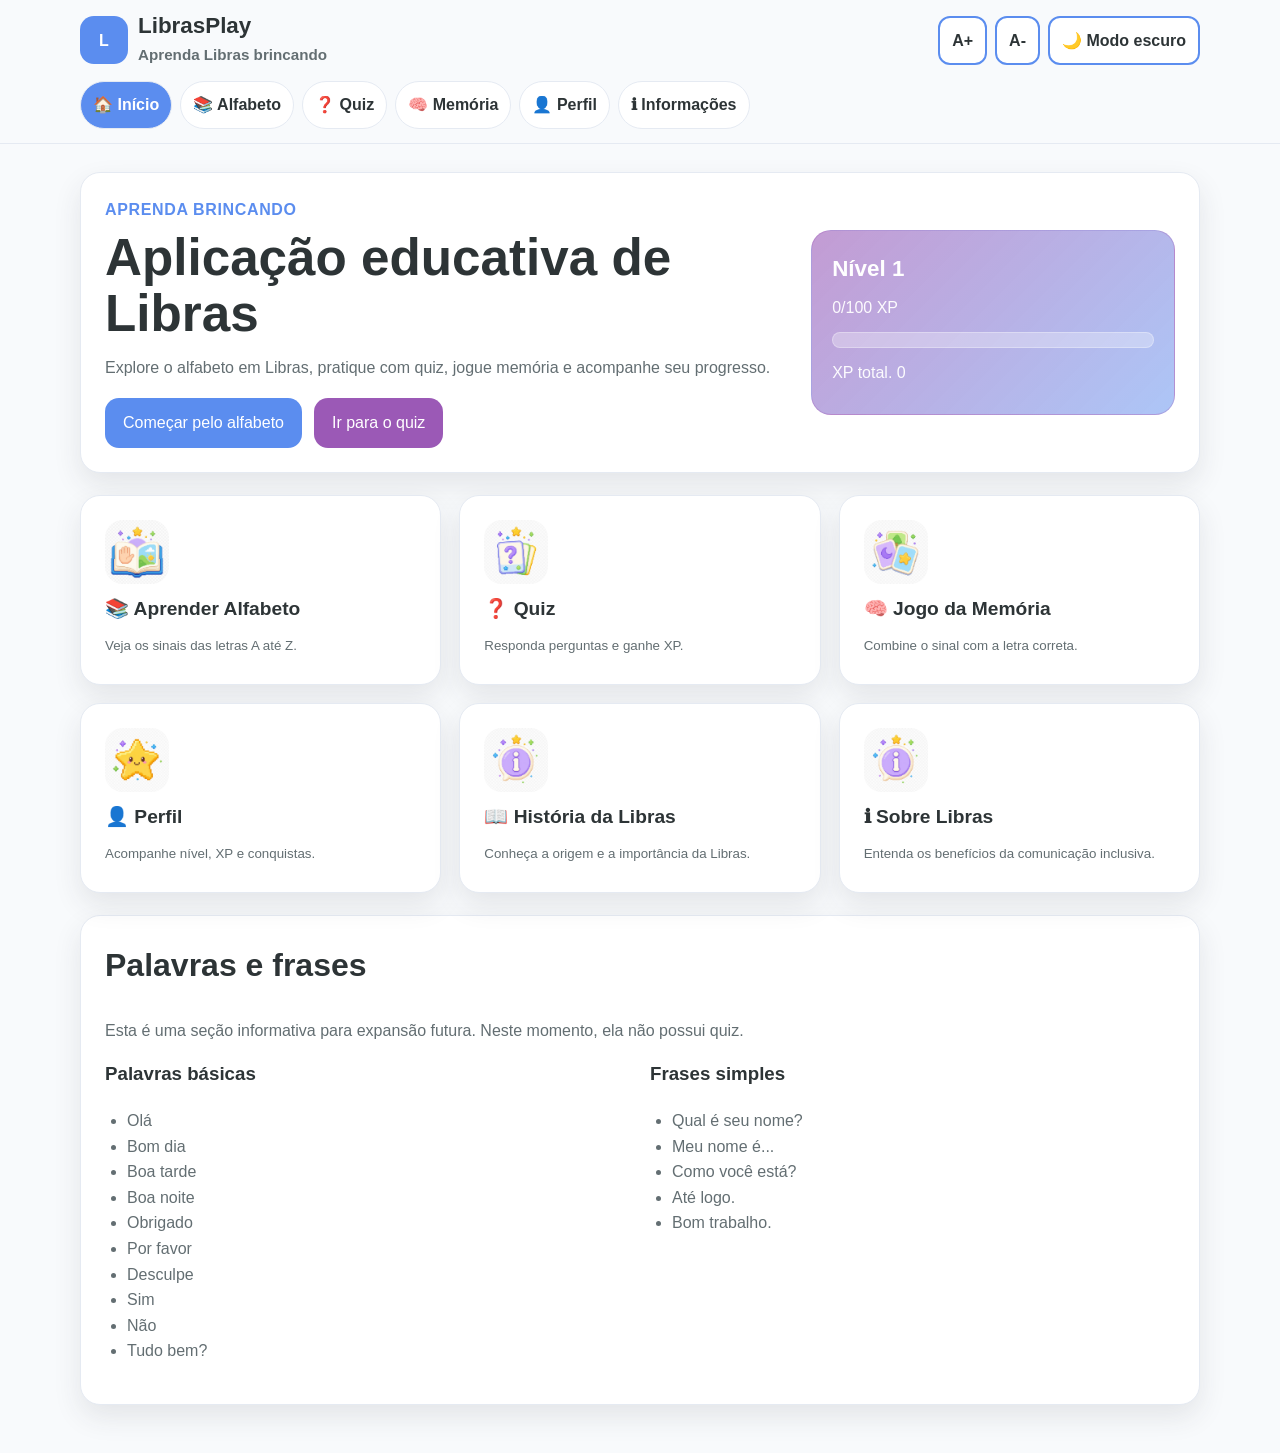
==== index.html @ a98573bd "Subindo projeto PIBIC" ====
<!DOCTYPE html>
<html lang="pt-BR">
<head>
  <meta charset="UTF-8">
  <meta name="viewport" content="width=device-width, initial-scale=1.0">
  <title>Libras Kids - Início</title>
  <link rel="stylesheet" href="css/estilo.css">
</head>
<body data-page="inicio" data-base-path="">
  <!-- Cabeçalho e menu são montados pelo JavaScript para evitar repetição. -->
  <div id="cabecalho"></div>

  <main class="container conteudo-principal">
    <section class="hero cartao destaque">
      <div>
        <p class="etiqueta">Aprenda brincando</p>
        <h1>Aplicação educativa de Libras</h1>
        <p>
          Explore o alfabeto em Libras, pratique com quiz, jogue memória e acompanhe seu progresso.
        </p>
        <div class="linha-botoes">
          <a class="botao primario" href="paginas/alfabeto.html">Começar pelo alfabeto</a>
          <a class="botao secundario" href="paginas/quiz.html">Ir para o quiz</a>
        </div>
      </div>
      <div class="painel-xp" aria-label="Resumo de progresso">
        <strong id="resumoNivel">Nível 1</strong>
        <p id="resumoXPNivel">0/100 XP</p>
        <div class="barra" aria-label="Barra de experiência">
          <span id="barraXPInicio" style="width: 0%;"></span>
        </div>
        <p id="resumoXP">XP total. 0</p>
      </div>
    </section>

    <section class="grade-menu" aria-label="Menu principal de módulos">
      <a class="cartao menu-card" href="paginas/alfabeto.html">
        <img src="imagens/icones/livro.png" alt="Ícone de livro">
        <span>📚 Aprender Alfabeto</span>
        <small>Veja os sinais das letras A até Z.</small>
      </a>

      <a class="cartao menu-card" href="paginas/quiz.html">
        <img src="imagens/icones/quiz.png" alt="Ícone de quiz">
        <span>❓ Quiz</span>
        <small>Responda perguntas e ganhe XP.</small>
      </a>

      <a class="cartao menu-card" href="paginas/memoria.html">
        <img src="imagens/icones/memoria.png" alt="Ícone de jogo da memória">
        <span>🧠 Jogo da Memória</span>
        <small>Combine o sinal com a letra correta.</small>
      </a>

      <a class="cartao menu-card" href="paginas/perfil.html">
        <img src="imagens/icones/estrela.png" alt="Ícone de estrela">
        <span>👤 Perfil</span>
        <small>Acompanhe nível, XP e conquistas.</small>
      </a>

      <a class="cartao menu-card" href="paginas/historia.html">
        <img src="imagens/icones/informacoes.png" alt="Ícone de informações">
        <span>📖 História da Libras</span>
        <small>Conheça a origem e a importância da Libras.</small>
      </a>

      <a class="cartao menu-card" href="paginas/sobre.html">
        <img src="imagens/icones/informacoes.png" alt="Ícone de informações">
        <span>ℹ Sobre Libras</span>
        <small>Entenda os benefícios da comunicação inclusiva.</small>
      </a>
    </section>

    <section class="cartao">
      <h2>Palavras e frases</h2>
      <p>
        Esta é uma seção informativa para expansão futura. Neste momento, ela não possui quiz.
      </p>
      <div class="duas-colunas">
        <div>
          <h3>Palavras básicas</h3>
          <ul class="lista-suave">
            <li>Olá</li>
            <li>Bom dia</li>
            <li>Boa tarde</li>
            <li>Boa noite</li>
            <li>Obrigado</li>
            <li>Por favor</li>
            <li>Desculpe</li>
            <li>Sim</li>
            <li>Não</li>
            <li>Tudo bem?</li>
          </ul>
        </div>
        <div>
          <h3>Frases simples</h3>
          <ul class="lista-suave">
            <li>Qual é seu nome?</li>
            <li>Meu nome é...</li>
            <li>Como você está?</li>
            <li>Até logo.</li>
            <li>Bom trabalho.</li>
          </ul>
        </div>
      </div>
    </section>
  </main>

  <script src="js/app.js"></script>
</body>
</html>
---- css/estilo.css ----
/* =========================================================
   Libras Kids - CSS principal
   Projeto simples com HTML, CSS e JavaScript puro.
   ========================================================= */

:root {
  --azul: #5B8DEF;
  --verde: #2ECC71;
  --vermelho: #FF6B6B;
  --roxo: #9B59B6;
  --fundo: #F8FAFC;
  --cartao: #FFFFFF;
  --texto: #2D3436;
  --texto-suave: #636E72;
  --borda: #E5EAF2;
  --sombra: 0 12px 28px rgba(45, 52, 54, 0.10);
  --raio: 20px;
  --fonte-base: 100%;
}

* {
  box-sizing: border-box;
}

html {
  font-size: var(--fonte-base);
}

body {
  margin: 0;
  font-family: Arial, Helvetica, sans-serif;
  background: var(--fundo);
  color: var(--texto);
  line-height: 1.6;
}

body.modo-escuro {
  --fundo: #17202A;
  --cartao: #243447;
  --texto: #F8FAFC;
  --texto-suave: #D5DBDB;
  --borda: #3B4B5C;
  --sombra: 0 12px 28px rgba(0, 0, 0, 0.25);
}

img {
  max-width: 100%;
  display: block;
}

a {
  color: inherit;
  text-decoration: none;
}

button,
a.botao {
  font: inherit;
}

.container {
  width: min(1120px, calc(100% - 32px));
  margin: 0 auto;
}

.conteudo-principal {
  padding: 28px 0 48px;
}

/* =========================================================
   Cabeçalho, menu e acessibilidade
   ========================================================= */

.topo,
.topo-site {
  position: sticky;
  top: 0;
  z-index: 10;
  background: rgba(248, 250, 252, 0.96);
  backdrop-filter: blur(10px);
  border-bottom: 1px solid var(--borda);
}

body.modo-escuro .topo,
body.modo-escuro .topo-site {
  background: rgba(23, 32, 42, 0.96);
}

.linha-topo,
.topo-linha {
  display: flex;
  align-items: center;
  justify-content: space-between;
  gap: 16px;
  padding: 14px 0;
  flex-wrap: wrap;
}

.marca {
  display: inline-flex;
  align-items: center;
  gap: 12px;
  font-weight: 800;
}

.marca h1 {
  font-size: 1.4rem;
  margin: 0;
}

.marca p {
  margin: 4px 0 0;
  color: var(--texto-suave);
  font-size: 0.95rem;
}

.marca-icone {
  display: grid;
  place-items: center;
  width: 48px;
  height: 48px;
  border-radius: 14px;
  background: var(--azul);
  color: #fff;
  font-weight: 800;
  font-size: 1rem;
}

.menu {
  display: flex;
  gap: 8px;
  flex-wrap: wrap;
  padding: 0 0 14px;
}

.menu a {
  padding: 10px 12px;
  border-radius: 999px;
  background: var(--cartao);
  border: 1px solid var(--borda);
  font-weight: 700;
}

.menu a.ativo,
.menu a:hover,
.menu a:focus {
  background: var(--azul);
  color: #fff;
  outline: none;
}

.topo-linha {
  display: flex;
  align-items: center;
  justify-content: space-between;
  gap: 16px;
  padding: 14px 0;
  flex-wrap: wrap;
}

.marca {
  display: inline-flex;
  align-items: center;
  gap: 10px;
  font-size: 1.25rem;
  font-weight: 800;
}

.marca span {
  background: var(--azul);
  color: #fff;
  width: 44px;
  height: 44px;
  display: grid;
  place-items: center;
  border-radius: 14px;
}

.acessibilidade {
  display: flex;
  align-items: center;
  gap: 8px;
  flex-wrap: wrap;
}

.botao-acessibilidade,
.botao-menu {
  border: 2px solid var(--azul);
  background: var(--cartao);
  color: var(--texto);
  border-radius: 12px;
  padding: 10px 12px;
  cursor: pointer;
  min-height: 44px;
  font-weight: 700;
}

.botao-acessibilidade:hover,
.botao-menu:hover,
.botao-acessibilidade:focus,
.botao-menu:focus {
  outline: 3px solid rgba(91, 141, 239, 0.25);
}

.menu-principal {
  display: flex;
  gap: 8px;
  flex-wrap: wrap;
  padding: 0 0 14px;
}

.menu-principal a {
  padding: 10px 12px;
  border-radius: 999px;
  background: var(--cartao);
  border: 1px solid var(--borda);
  font-weight: 700;
}

.menu-principal a.ativo,
.menu-principal a:hover,
.menu-principal a:focus {
  background: var(--azul);
  color: #fff;
  outline: none;
}

.progresso-geral {
  padding-bottom: 14px;
}

.progresso-geral strong {
  display: block;
  margin-bottom: 6px;
}

/* =========================================================
   Componentes gerais
   ========================================================= */

.cartao {
  background: var(--cartao);
  border: 1px solid var(--borda);
  border-radius: var(--raio);
  box-shadow: var(--sombra);
  padding: 24px;
}

.destaque {
  display: grid;
  grid-template-columns: 1.5fr 0.8fr;
  gap: 24px;
  align-items: center;
}

.etiqueta {
  display: inline-block;
  margin: 0 0 8px;
  color: var(--azul);
  font-weight: 800;
  text-transform: uppercase;
  letter-spacing: 0.04em;
}

h1,
h2,
h3,
p {
  margin-top: 0;
}

h1 {
  font-size: clamp(2rem, 4vw, 3.2rem);
  line-height: 1.1;
  margin-bottom: 12px;
}

h2 {
  font-size: clamp(1.35rem, 3vw, 2rem);
}

p,
li,
small {
  color: var(--texto-suave);
}

.linha-botoes {
  display: flex;
  gap: 12px;
  flex-wrap: wrap;
  margin-top: 18px;
}

.centralizada {
  justify-content: center;
}

.botao {
  display: inline-flex;
  align-items: center;
  justify-content: center;
  min-height: 48px;
  padding: 12px 18px;
  border-radius: 14px;
  border: 0;
  cursor: pointer;
  font-weight: 800;
  transition: transform 0.15s ease, opacity 0.15s ease;
}

.botao:hover,
.botao:focus {
  transform: translateY(-1px);
  outline: 3px solid rgba(91, 141, 239, 0.25);
}

.botao:disabled {
  opacity: 0.55;
  cursor: not-allowed;
  transform: none;
}

.primario {
  background: var(--azul);
  color: #fff;
}

.secundario {
  background: var(--roxo);
  color: #fff;
}

.sucesso {
  background: var(--verde);
  color: #fff;
}

.neutro {
  background: #E9EEF8;
  color: var(--texto);
}

.perigo {
  background: var(--vermelho);
  color: #fff;
}

.barra {
  width: 100%;
  height: 16px;
  background: #E9EEF8;
  border-radius: 999px;
  overflow: hidden;
  border: 1px solid var(--borda);
}

.barra.grande {
  height: 24px;
}

.barra span {
  display: block;
  height: 100%;
  width: 0%;
  background: linear-gradient(90deg, var(--verde), var(--azul));
  border-radius: inherit;
  transition: width 0.4s ease;
}

.oculto {
  display: none !important;
}

.pagina-titulo {
  margin-bottom: 20px;
}

.painel-xp {
  background: linear-gradient(135deg, rgba(155, 89, 182, 0.6), rgba(91, 141, 239, 0.5));
  border: 1px solid rgba(155, 89, 182, 0.3);
  border-radius: var(--raio);
  padding: 20px;
  color: #fff;
}

.painel-xp strong {
  display: block;
  font-size: 1.4rem;
  font-weight: 800;
  margin: 0;
}

.painel-xp p {
  margin: 8px 0;
  font-size: 1rem;
  color: rgba(255, 255, 255, 0.95);
}

.painel-xp .barra {
  margin: 12px 0;
  background: rgba(255, 255, 255, 0.3);
  border-color: rgba(255, 255, 255, 0.3);
}

/* =========================================================
   Menu inicial
   ========================================================= */

.grade-menu {
  display: grid;
  grid-template-columns: repeat(3, 1fr);
  gap: 18px;
  margin: 22px 0;
}

.menu-card {
  display: flex;
  flex-direction: column;
  gap: 10px;
  min-height: 190px;
  transition: transform 0.15s ease;
}

.menu-card:hover,
.menu-card:focus {
  transform: translateY(-3px);
  outline: 3px solid rgba(91, 141, 239, 0.25);
}

.menu-card img,
.menu-card .imagem-placeholder {
  width: 64px;
  height: 64px;
  border-radius: 18px;
  object-fit: cover;
}

.menu-card span {
  font-size: 1.2rem;
  font-weight: 800;
}

.duas-colunas {
  display: grid;
  grid-template-columns: repeat(2, 1fr);
  gap: 20px;
}

.lista-suave {
  padding-left: 22px;
}

/* =========================================================
   Alfabeto
   ========================================================= */

.modulo-centralizado {
  text-align: center;
}

.imagem-sinal-grande {
  width: min(360px, 100%);
  min-height: 260px;
  margin: 18px auto;
  display: grid;
  place-items: center;
  background: #EEF4FF;
  border: 2px dashed rgba(91, 141, 239, 0.45);
  border-radius: 24px;
  padding: 18px;
}

body.modo-escuro .imagem-sinal-grande {
  background: #1C2A38;
}

.imagem-sinal-grande img {
  max-height: 250px;
  object-fit: contain;
}

.grade-letras {
  display: grid;
  grid-template-columns: repeat(13, 1fr);
  gap: 8px;
}

.letra-botao {
  border: 2px solid var(--borda);
  background: var(--cartao);
  color: var(--texto);
  border-radius: 12px;
  min-height: 48px;
  font-size: 1.1rem;
  font-weight: 800;
  cursor: pointer;
}

.letra-botao.ativa,
.letra-botao:hover,
.letra-botao:focus {
  background: var(--azul);
  color: #fff;
  outline: none;
}

.letra-botao.vista::after {
  content: " ✓";
  font-size: 0.9rem;
}


.icone-feedback {
  width: 34px;
  height: 34px;
  border-radius: 10px;
  object-fit: cover;
  flex: 0 0 auto;
}

.feedback.com-icone {
  display: flex;
  align-items: center;
  justify-content: center;
  gap: 10px;
  flex-wrap: wrap;
}

.resultado-icone {
  display: grid;
  place-items: center;
  margin-bottom: 10px;
}

.resultado-icone img,
.resultado-icone .imagem-placeholder {
  width: 80px;
  height: 80px;
  border-radius: 22px;
  object-fit: cover;
}

/* =========================================================
   Quiz
   ========================================================= */

.topo-modulo {
  display: flex;
  justify-content: space-between;
  gap: 12px;
  flex-wrap: wrap;
  margin-bottom: 18px;
  font-weight: 800;
}

.alternativas {
  display: grid;
  grid-template-columns: repeat(2, 1fr);
  gap: 12px;
  margin-top: 18px;
}

.alternativa {
  border: 2px solid var(--borda);
  background: var(--cartao);
  color: var(--texto);
  border-radius: 16px;
  padding: 16px;
  min-height: 64px;
  font-size: 1.4rem;
  font-weight: 800;
  cursor: pointer;
}

.alternativa:hover,
.alternativa:focus {
  border-color: var(--azul);
  outline: 3px solid rgba(91, 141, 239, 0.25);
}

.alternativa.correta {
  border-color: var(--verde);
  background: rgba(46, 204, 113, 0.15);
}

.alternativa.errada {
  border-color: var(--vermelho);
  background: rgba(255, 107, 107, 0.15);
}

.feedback {
  min-height: 48px;
  margin-top: 16px;
  font-weight: 800;
}

.feedback.sucesso-texto {
  color: var(--verde);
}

.feedback.erro-texto {
  color: var(--vermelho);
}

.resultado {
  margin-top: 20px;
  text-align: center;
}

/* =========================================================
   Jogo da memória
   ========================================================= */

.tabuleiro-memoria {
  display: grid;
  grid-template-columns: repeat(4, 1fr);
  gap: 12px;
}

.carta {
  min-height: 130px;
  border: 2px solid var(--borda);
  background: linear-gradient(135deg, var(--azul), var(--roxo));
  color: #fff;
  border-radius: 18px;
  cursor: pointer;
  font-size: 2rem;
  font-weight: 900;
  display: grid;
  place-items: center;
  padding: 10px;
  transition: transform 0.15s ease, border-color 0.15s ease;
}

.carta:hover,
.carta:focus {
  transform: translateY(-2px);
  outline: 3px solid rgba(91, 141, 239, 0.25);
}

.carta.virada,
.carta.encontrada {
  background: var(--cartao);
  color: var(--texto);
}

.carta.encontrada {
  border-color: var(--verde);
}

.carta img {
  max-height: 95px;
  object-fit: contain;
}

.animacao-acerto {
  animation: acerto 0.45s ease;
}

@keyframes acerto {
  0% { transform: scale(1); }
  50% { transform: scale(1.08); }
  100% { transform: scale(1); }
}

/* =========================================================
   Perfil e conquistas
   ========================================================= */

.grade-perfil {
  display: grid;
  grid-template-columns: 1.2fr 0.8fr;
  gap: 18px;
  margin-bottom: 20px;
}

.numero-destaque {
  display: block;
  font-size: 4rem;
  line-height: 1;
  color: var(--azul);
}

.lista-resumo {
  list-style: none;
  padding: 0;
  margin: 0;
}

.lista-resumo li {
  padding: 12px 0;
  border-bottom: 1px solid var(--borda);
}

.imagem-xp {
  margin-top: 18px;
  display: grid;
  place-items: center;
}

.imagem-xp img,
.imagem-xp .imagem-placeholder {
  width: min(220px, 100%);
  border-radius: 18px;
}

.grade-conquistas {
  display: grid;
  grid-template-columns: repeat(5, 1fr);
  gap: 14px;
}

.conquista {
  border: 1px solid var(--borda);
  border-radius: 18px;
  padding: 16px;
  text-align: center;
  background: rgba(91, 141, 239, 0.06);
}

.conquista.bloqueada {
  opacity: 0.55;
  filter: grayscale(0.8);
}

.conquista img,
.conquista .imagem-placeholder {
  width: 60px;
  height: 60px;
  margin: 0 auto 10px;
  border-radius: 16px;
  object-fit: cover;
}

.conquista strong {
  display: block;
}

/* =========================================================
   Páginas informativas
   ========================================================= */

.destaque-informativo {
  display: grid;
  grid-template-columns: 140px 1fr;
  gap: 20px;
  align-items: center;
  margin-bottom: 20px;
}

.destaque-informativo img,
.destaque-informativo .imagem-placeholder {
  width: 140px;
  height: 140px;
  object-fit: cover;
  border-radius: 24px;
}

.grade-cartoes-texto {
  display: grid;
  grid-template-columns: repeat(2, 1fr);
  gap: 18px;
}

.texto-card {
  min-height: 190px;
}

/* =========================================================
   Imagens pendentes
   ========================================================= */

.imagem-placeholder {
  display: grid;
  place-items: center;
  min-height: 70px;
  padding: 12px;
  background: #EEF4FF;
  border: 2px dashed rgba(91, 141, 239, 0.5);
  color: var(--texto);
  text-align: center;
  font-size: 0.85rem;
  font-weight: 700;
}

body.modo-escuro .imagem-placeholder {
  background: #1C2A38;
}

.aviso-global {
  position: fixed;
  right: 18px;
  bottom: 18px;
  z-index: 20;
  background: var(--verde);
  color: #fff;
  padding: 16px 18px;
  border-radius: 16px;
  box-shadow: var(--sombra);
  font-weight: 800;
}

/* =========================================================
   Responsividade
   ========================================================= */

@media (max-width: 900px) {
  .destaque,
  .grade-perfil,
  .destaque-informativo {
    grid-template-columns: 1fr;
  }

  .grade-menu,
  .grade-cartoes-texto {
    grid-template-columns: repeat(2, 1fr);
  }

  .grade-conquistas {
    grid-template-columns: repeat(3, 1fr);
  }

  .grade-letras {
    grid-template-columns: repeat(7, 1fr);
  }
}

@media (max-width: 640px) {
  .container {
    width: min(100% - 20px, 1120px);
  }

  .topo-linha {
    align-items: stretch;
  }

  .marca,
  .acessibilidade,
  .botao-menu {
    width: 100%;
  }

  .acessibilidade,
  .menu-principal {
    justify-content: center;
  }

  .menu-principal.fechado {
    display: none;
  }

  .grade-menu,
  .grade-cartoes-texto,
  .duas-colunas,
  .alternativas {
    grid-template-columns: 1fr;
  }

  .tabuleiro-memoria {
    grid-template-columns: repeat(3, 1fr);
  }

  .carta {
    min-height: 105px;
  }

  .grade-letras {
    grid-template-columns: repeat(5, 1fr);
  }

  .grade-conquistas {
    grid-template-columns: repeat(2, 1fr);
  }

  .cartao {
    padding: 18px;
  }
}

@media (max-width: 420px) {
  .tabuleiro-memoria {
    grid-template-columns: repeat(2, 1fr);
  }

  .grade-letras {
    grid-template-columns: repeat(4, 1fr);
  }
}
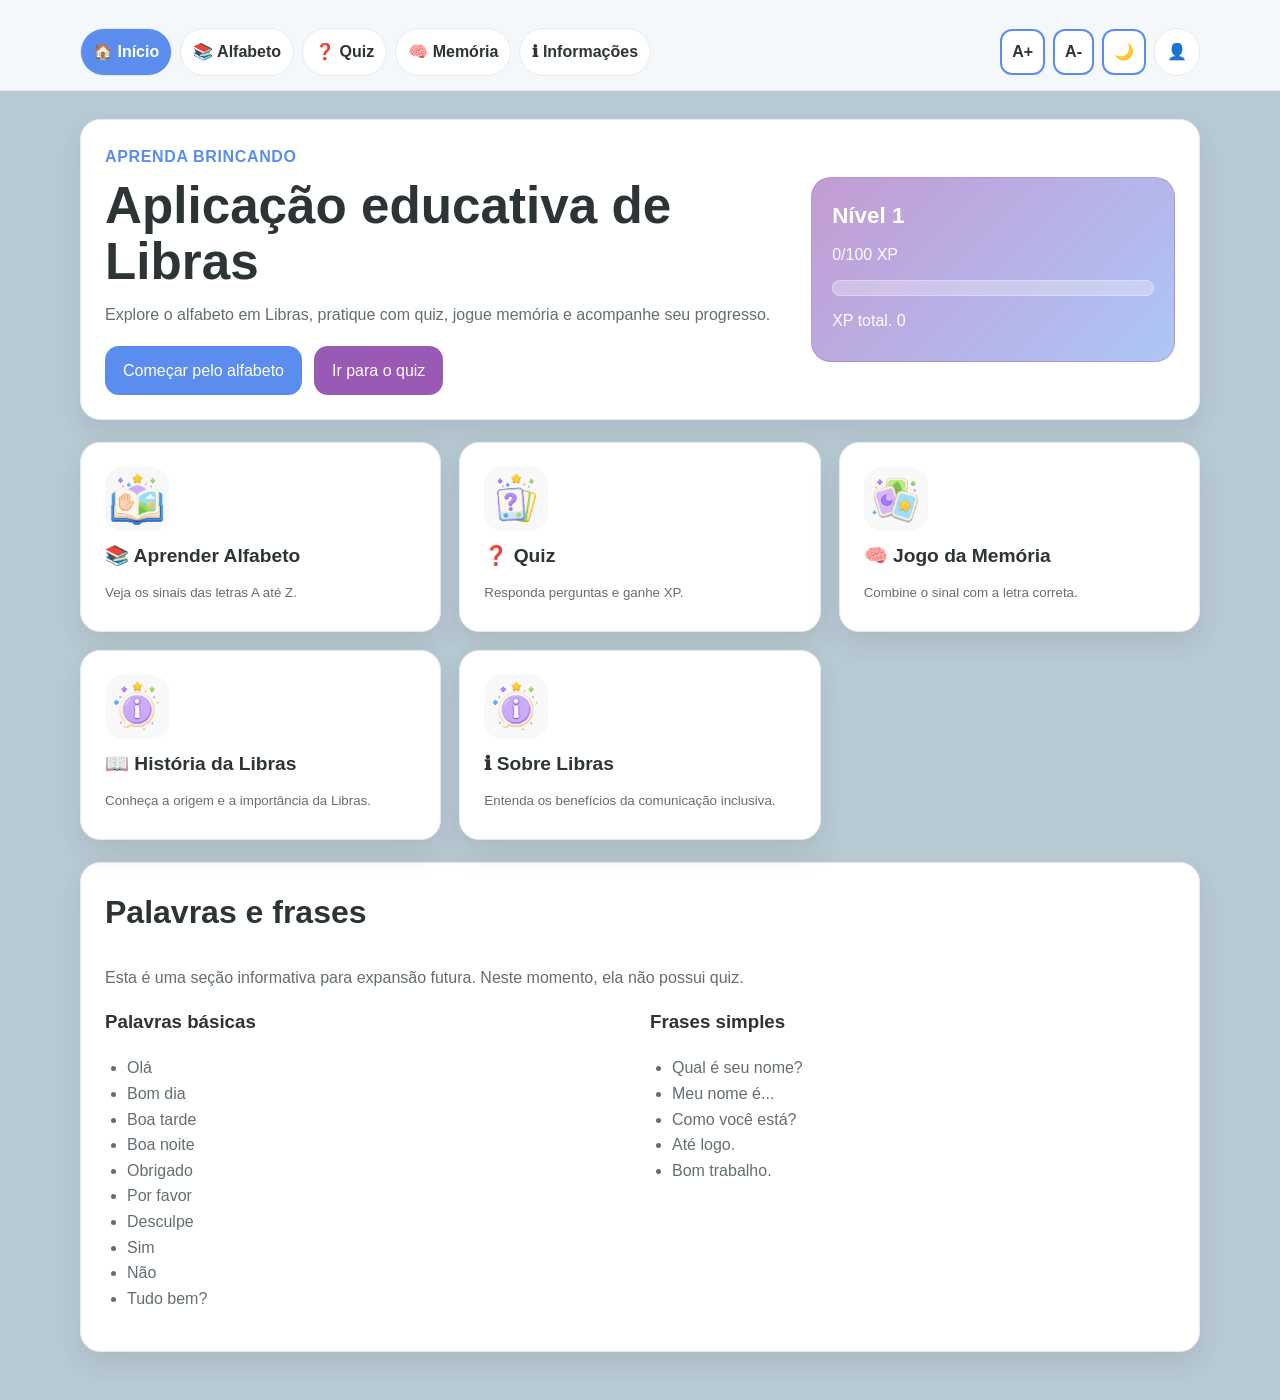
==== commit 7d07436a: "update files" ====
--- a/index.html
+++ b/index.html
@@ -52,13 +52,8 @@
         <small>Combine o sinal com a letra correta.</small>
       </a>
 
-      <a class="cartao menu-card" href="paginas/perfil.html">
-        <img src="imagens/icones/estrela.png" alt="Ícone de estrela">
-        <span>👤 Perfil</span>
-        <small>Acompanhe nível, XP e conquistas.</small>
-      </a>
 
-      <a class="cartao menu-card" href="paginas/historia.html">
+      <a class="cartao menu-card" href="paginas/sobre.html">
         <img src="imagens/icones/informacoes.png" alt="Ícone de informações">
         <span>📖 História da Libras</span>
         <small>Conheça a origem e a importância da Libras.</small>
--- a/css/estilo.css
+++ b/css/estilo.css
@@ -8,7 +8,7 @@
   --verde: #2ECC71;
   --vermelho: #FF6B6B;
   --roxo: #9B59B6;
-  --fundo: #F8FAFC;
+  --fundo: #B8CAD4;
   --cartao: #FFFFFF;
   --texto: #2D3436;
   --texto-suave: #636E72;
@@ -115,15 +115,8 @@
 }
 
 .marca-icone {
-  display: grid;
-  place-items: center;
-  width: 48px;
-  height: 48px;
-  border-radius: 14px;
-  background: var(--azul);
-  color: #fff;
-  font-weight: 800;
-  font-size: 1rem;
+  /* removida: estilo da logo 'L' não é mais necessário */
+  display: none !important;
 }
 
 .menu {
@@ -209,6 +202,18 @@
   padding: 0 0 14px;
 }
 
+.menu-principal .acessibilidade {
+  margin-left: auto;
+  display: flex;
+  align-items: center;
+  gap: 8px;
+}
+
+.menu-principal .botao-acessibilidade {
+  min-height: 36px;
+  padding: 8px 10px;
+}
+
 .menu-principal a {
   padding: 10px 12px;
   border-radius: 999px;
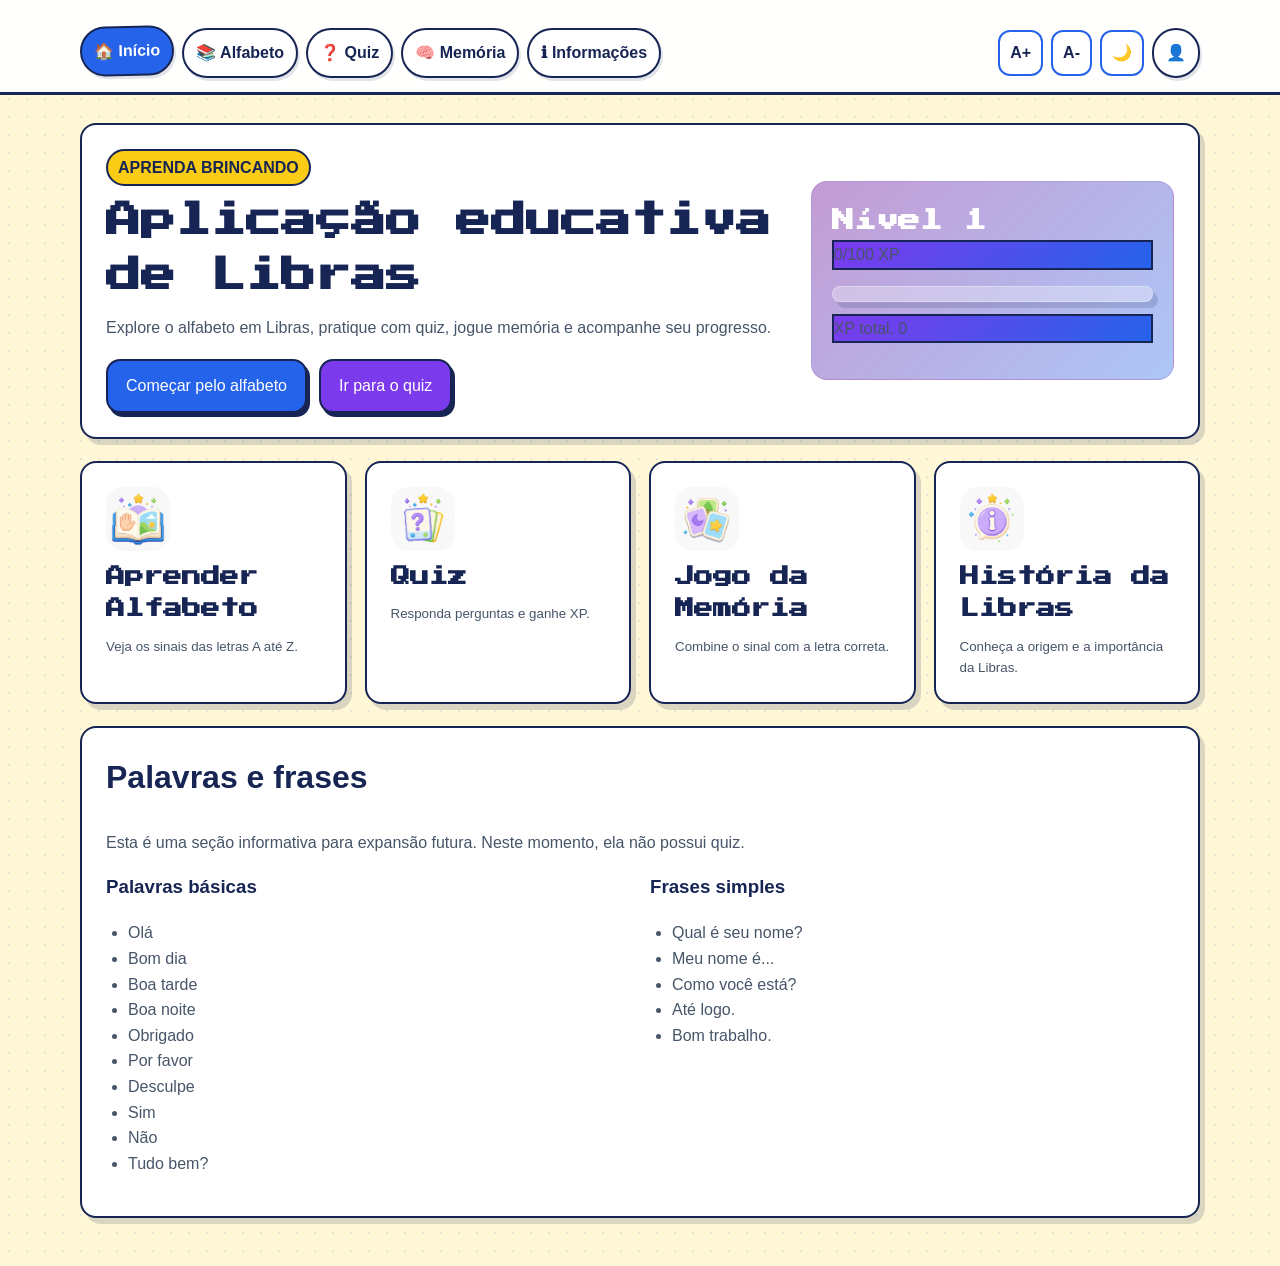
==== commit 79df5f34: "versão 2.0" ====
--- a/index.html
+++ b/index.html
@@ -7,7 +7,6 @@
   <link rel="stylesheet" href="css/estilo.css">
 </head>
 <body data-page="inicio" data-base-path="">
-  <!-- Cabeçalho e menu são montados pelo JavaScript para evitar repetição. -->
   <div id="cabecalho"></div>
 
   <main class="container conteudo-principal">
@@ -36,33 +35,26 @@
     <section class="grade-menu" aria-label="Menu principal de módulos">
       <a class="cartao menu-card" href="paginas/alfabeto.html">
         <img src="imagens/icones/livro.png" alt="Ícone de livro">
-        <span>📚 Aprender Alfabeto</span>
+        <span>Aprender Alfabeto</span>
         <small>Veja os sinais das letras A até Z.</small>
       </a>
 
       <a class="cartao menu-card" href="paginas/quiz.html">
         <img src="imagens/icones/quiz.png" alt="Ícone de quiz">
-        <span>❓ Quiz</span>
+        <span>Quiz</span>
         <small>Responda perguntas e ganhe XP.</small>
       </a>
 
       <a class="cartao menu-card" href="paginas/memoria.html">
         <img src="imagens/icones/memoria.png" alt="Ícone de jogo da memória">
-        <span>🧠 Jogo da Memória</span>
+        <span>Jogo da Memória</span>
         <small>Combine o sinal com a letra correta.</small>
-      </a>
-
-
-      <a class="cartao menu-card" href="paginas/sobre.html">
-        <img src="imagens/icones/informacoes.png" alt="Ícone de informações">
-        <span>📖 História da Libras</span>
-        <small>Conheça a origem e a importância da Libras.</small>
       </a>
 
       <a class="cartao menu-card" href="paginas/sobre.html">
         <img src="imagens/icones/informacoes.png" alt="Ícone de informações">
-        <span>ℹ Sobre Libras</span>
-        <small>Entenda os benefícios da comunicação inclusiva.</small>
+        <span>História da Libras</span>
+        <small>Conheça a origem e a importância da Libras.</small>
       </a>
     </section>
 
--- a/css/estilo.css
+++ b/css/estilo.css
@@ -3,18 +3,22 @@
    Projeto simples com HTML, CSS e JavaScript puro.
    ========================================================= */
 
+@import url('https://fonts.googleapis.com/css2?family=Press+Start+2P&display=swap');
+
 :root {
-  --azul: #5B8DEF;
-  --verde: #2ECC71;
-  --vermelho: #FF6B6B;
-  --roxo: #9B59B6;
-  --fundo: #B8CAD4;
+  --azul: #2563EB;
+  --verde: #16A34A;
+  --vermelho: #EF4444;
+  --roxo: #7C3AED;
+  --amarelo: #FACC15;
+  --fundo: #FFF7D6;
   --cartao: #FFFFFF;
-  --texto: #2D3436;
-  --texto-suave: #636E72;
-  --borda: #E5EAF2;
-  --sombra: 0 12px 28px rgba(45, 52, 54, 0.10);
-  --raio: 20px;
+  --texto: #172554;
+  --texto-suave: #475569;
+  --borda: #172554;
+  --sombra: 5px 6px 0 rgba(23, 37, 84, 0.16);
+  --raio: 16px;
+  --fonte-pixel: "Press Start 2P", "Courier New", monospace;
   --fonte-base: 100%;
 }
 
@@ -28,10 +32,12 @@
 
 body {
   margin: 0;
-  font-family: Arial, Helvetica, sans-serif;
+  font-family: "Trebuchet MS", "Segoe UI", sans-serif;
   background: var(--fundo);
   color: var(--texto);
   line-height: 1.6;
+  background-image: radial-gradient(rgba(37, 99, 235, 0.12) 1px, transparent 1px);
+  background-size: 18px 18px;
 }
 
 body.modo-escuro {
@@ -76,9 +82,9 @@
   position: sticky;
   top: 0;
   z-index: 10;
-  background: rgba(248, 250, 252, 0.96);
-  backdrop-filter: blur(10px);
-  border-bottom: 1px solid var(--borda);
+  background: rgba(255, 255, 255, 0.96);
+  backdrop-filter: blur(8px);
+  border-bottom: 3px solid var(--borda);
 }
 
 body.modo-escuro .topo,
@@ -104,8 +110,10 @@
 }
 
 .marca h1 {
-  font-size: 1.4rem;
   margin: 0;
+  font-family: var(--fonte-pixel);
+  font-size: 1rem;
+  line-height: 1.5;
 }
 
 .marca p {
@@ -130,8 +138,9 @@
   padding: 10px 12px;
   border-radius: 999px;
   background: var(--cartao);
-  border: 1px solid var(--borda);
+  border: 2px solid var(--borda);
   font-weight: 700;
+  box-shadow: 2px 3px 0 rgba(23, 37, 84, 0.12);
 }
 
 .menu a.ativo,
@@ -139,6 +148,7 @@
 .menu a:focus {
   background: var(--azul);
   color: #fff;
+  transform: translateY(-2px) rotate(-1deg);
   outline: none;
 }
 
@@ -192,7 +202,8 @@
 .botao-menu:hover,
 .botao-acessibilidade:focus,
 .botao-menu:focus {
-  outline: 3px solid rgba(91, 141, 239, 0.25);
+  outline: 3px solid rgba(37, 99, 235, 0.25);
+  transform: translateY(-2px);
 }
 
 .menu-principal {
@@ -218,8 +229,9 @@
   padding: 10px 12px;
   border-radius: 999px;
   background: var(--cartao);
-  border: 1px solid var(--borda);
+  border: 2px solid var(--borda);
   font-weight: 700;
+  box-shadow: 2px 3px 0 rgba(23, 37, 84, 0.12);
 }
 
 .menu-principal a.ativo,
@@ -227,6 +239,7 @@
 .menu-principal a:focus {
   background: var(--azul);
   color: #fff;
+  transform: translateY(-2px) rotate(-1deg);
   outline: none;
 }
 
@@ -245,7 +258,7 @@
 
 .cartao {
   background: var(--cartao);
-  border: 1px solid var(--borda);
+  border: 2px solid var(--borda);
   border-radius: var(--raio);
   box-shadow: var(--sombra);
   padding: 24px;
@@ -261,10 +274,13 @@
 .etiqueta {
   display: inline-block;
   margin: 0 0 8px;
-  color: var(--azul);
+  padding: 4px 10px;
+  border: 2px solid var(--borda);
+  border-radius: 999px;
+  background: var(--amarelo);
+  color: var(--texto);
   font-weight: 800;
   text-transform: uppercase;
-  letter-spacing: 0.04em;
 }
 
 h1,
@@ -275,9 +291,10 @@
 }
 
 h1 {
-  font-size: clamp(2rem, 4vw, 3.2rem);
-  line-height: 1.1;
   margin-bottom: 12px;
+  font-family: var(--fonte-pixel);
+  font-size: clamp(1.35rem, 3vw, 2.2rem);
+  line-height: 1.55;
 }
 
 h2 {
@@ -308,16 +325,25 @@
   min-height: 48px;
   padding: 12px 18px;
   border-radius: 14px;
-  border: 0;
+  border: 2px solid var(--borda);
+  box-shadow: 3px 4px 0 var(--borda);
   cursor: pointer;
   font-weight: 800;
   transition: transform 0.15s ease, opacity 0.15s ease;
+}
+
+.botao,
+.painel-xp strong,
+.menu-card span {
+  font-family: var(--fonte-pixel);
+  font-size: 0.8rem;
+  line-height: 1.7;
 }
 
 .botao:hover,
 .botao:focus {
-  transform: translateY(-1px);
-  outline: 3px solid rgba(91, 141, 239, 0.25);
+  transform: translate(-1px, -2px);
+  outline: 3px solid rgba(37, 99, 235, 0.25);
 }
 
 .botao:disabled {
@@ -342,8 +368,27 @@
 }
 
 .neutro {
-  background: #E9EEF8;
+  background: #E2E8F0;
   color: var(--texto);
+}
+
+.botao.botao-reiniciar,
+.botao.menu-principal-botao,
+.botao.menu-verde {
+  font-family: var(--fonte-pixel);
+  font-size: 0.8rem;
+  line-height: 1.7;
+  font-weight: 800;
+}
+
+.menu-principal-botao {
+  background: var(--verde);
+  color: #fff;
+}
+
+.botao-reiniciar {
+  background: var(--azul);
+  color: #fff;
 }
 
 .perigo {
@@ -354,7 +399,7 @@
 .barra {
   width: 100%;
   height: 16px;
-  background: #E9EEF8;
+  background: #E2E8F0;
   border-radius: 999px;
   overflow: hidden;
   border: 1px solid var(--borda);
@@ -368,7 +413,7 @@
   display: block;
   height: 100%;
   width: 0%;
-  background: linear-gradient(90deg, var(--verde), var(--azul));
+  background: linear-gradient(90deg, var(--amarelo), var(--verde));
   border-radius: inherit;
   transition: width 0.4s ease;
 }
@@ -379,6 +424,14 @@
 
 .pagina-titulo {
   margin-bottom: 20px;
+}
+
+.acoes-modulo {
+  display: flex;
+  justify-content: flex-end;
+  gap: 10px;
+  flex-wrap: wrap;
+  margin-top: 16px;
 }
 
 .painel-xp {
@@ -397,12 +450,12 @@
 }
 
 .painel-xp p {
-  margin: 8px 0;
-  font-size: 1rem;
-  color: rgba(255, 255, 255, 0.95);
+  background: linear-gradient(135deg, var(--roxo), var(--azul));
+  border: 2px solid var(--borda);
 }
 
 .painel-xp .barra {
+  box-shadow: var(--sombra);
   margin: 12px 0;
   background: rgba(255, 255, 255, 0.3);
   border-color: rgba(255, 255, 255, 0.3);
@@ -414,7 +467,7 @@
 
 .grade-menu {
   display: grid;
-  grid-template-columns: repeat(3, 1fr);
+  grid-template-columns: repeat(4, 1fr);
   gap: 18px;
   margin: 22px 0;
 }
@@ -424,13 +477,14 @@
   flex-direction: column;
   gap: 10px;
   min-height: 190px;
+  height: 100%;
   transition: transform 0.15s ease;
 }
 
 .menu-card:hover,
 .menu-card:focus {
-  transform: translateY(-3px);
-  outline: 3px solid rgba(91, 141, 239, 0.25);
+  transform: translateY(-5px) rotate(-1deg);
+  outline: 3px solid rgba(37, 99, 235, 0.25);
 }
 
 .menu-card img,
@@ -470,17 +524,20 @@
   margin: 18px auto;
   display: grid;
   place-items: center;
-  background: #EEF4FF;
-  border: 2px dashed rgba(91, 141, 239, 0.45);
+  background: #FFF8E7;
+  border: 3px solid var(--borda);
   border-radius: 24px;
   padding: 18px;
 }
 
 body.modo-escuro .imagem-sinal-grande {
-  background: #1C2A38;
+  background: #FFF8E7;
 }
 
 .imagem-sinal-grande img {
+  background: #FFF8E7;
+  border-radius: 16px;
+  padding: 8px;
   max-height: 250px;
   object-fit: contain;
 }
@@ -557,6 +614,24 @@
   flex-wrap: wrap;
   margin-bottom: 18px;
   font-weight: 800;
+}
+
+.controle-jogo {
+  display: flex;
+  align-items: center;
+  gap: 10px;
+}
+
+.controle-jogo select {
+  min-height: 44px;
+  padding: 8px 34px 8px 12px;
+  border: 2px solid var(--borda);
+  border-radius: 12px;
+  background: var(--cartao);
+  color: var(--texto);
+  font: inherit;
+  font-weight: 700;
+  cursor: pointer;
 }
 
 .alternativas {
@@ -624,13 +699,14 @@
 }
 
 .carta {
-  min-height: 130px;
+  aspect-ratio: 1;
+  min-height: 0;
   border: 2px solid var(--borda);
   background: linear-gradient(135deg, var(--azul), var(--roxo));
   color: #fff;
-  border-radius: 18px;
+  border-radius: 22px;
   cursor: pointer;
-  font-size: 2rem;
+  font-size: 2.7rem;
   font-weight: 900;
   display: grid;
   place-items: center;
@@ -655,7 +731,8 @@
 }
 
 .carta img {
-  max-height: 95px;
+  width: min(76%, 150px);
+  max-height: 76%;
   object-fit: contain;
 }
 
@@ -766,10 +843,54 @@
   display: grid;
   grid-template-columns: repeat(2, 1fr);
   gap: 18px;
+  margin-bottom: 28px;
 }
 
 .texto-card {
   min-height: 190px;
+}
+
+.chamada-informativa {
+  color: var(--azul);
+  font-weight: 700;
+}
+
+.perfil-nome {
+  max-width: 620px;
+  margin-top: 20px;
+  padding-top: 18px;
+  border-top: 2px dashed var(--borda);
+}
+
+.perfil-nome label {
+  display: block;
+  margin-bottom: 8px;
+  font-weight: 800;
+}
+
+.perfil-nome-controle {
+  display: flex;
+  gap: 10px;
+  flex-wrap: wrap;
+}
+
+.perfil-nome input {
+  flex: 1 1 240px;
+  min-height: 48px;
+  padding: 10px 14px;
+  border: 2px solid var(--borda);
+  border-radius: 12px;
+  background: var(--cartao);
+  color: var(--texto);
+  font: inherit;
+}
+
+.nota-expansao {
+  margin: 22px 0 0;
+  padding: 14px 16px;
+  border-left: 5px solid var(--amarelo);
+  background: #FFFBEB;
+  color: var(--texto-suave);
 }
 
 /* =========================================================
@@ -862,12 +983,23 @@
     grid-template-columns: 1fr;
   }
 
+  .acoes-modulo,
+  .controle-jogo {
+    justify-content: center;
+  }
+
+  .controle-jogo {
+    align-items: stretch;
+    flex-direction: column;
+  }
+
   .tabuleiro-memoria {
     grid-template-columns: repeat(3, 1fr);
   }
 
   .carta {
     min-height: 105px;
+    font-size: 2.2rem;
   }
 
   .grade-letras {
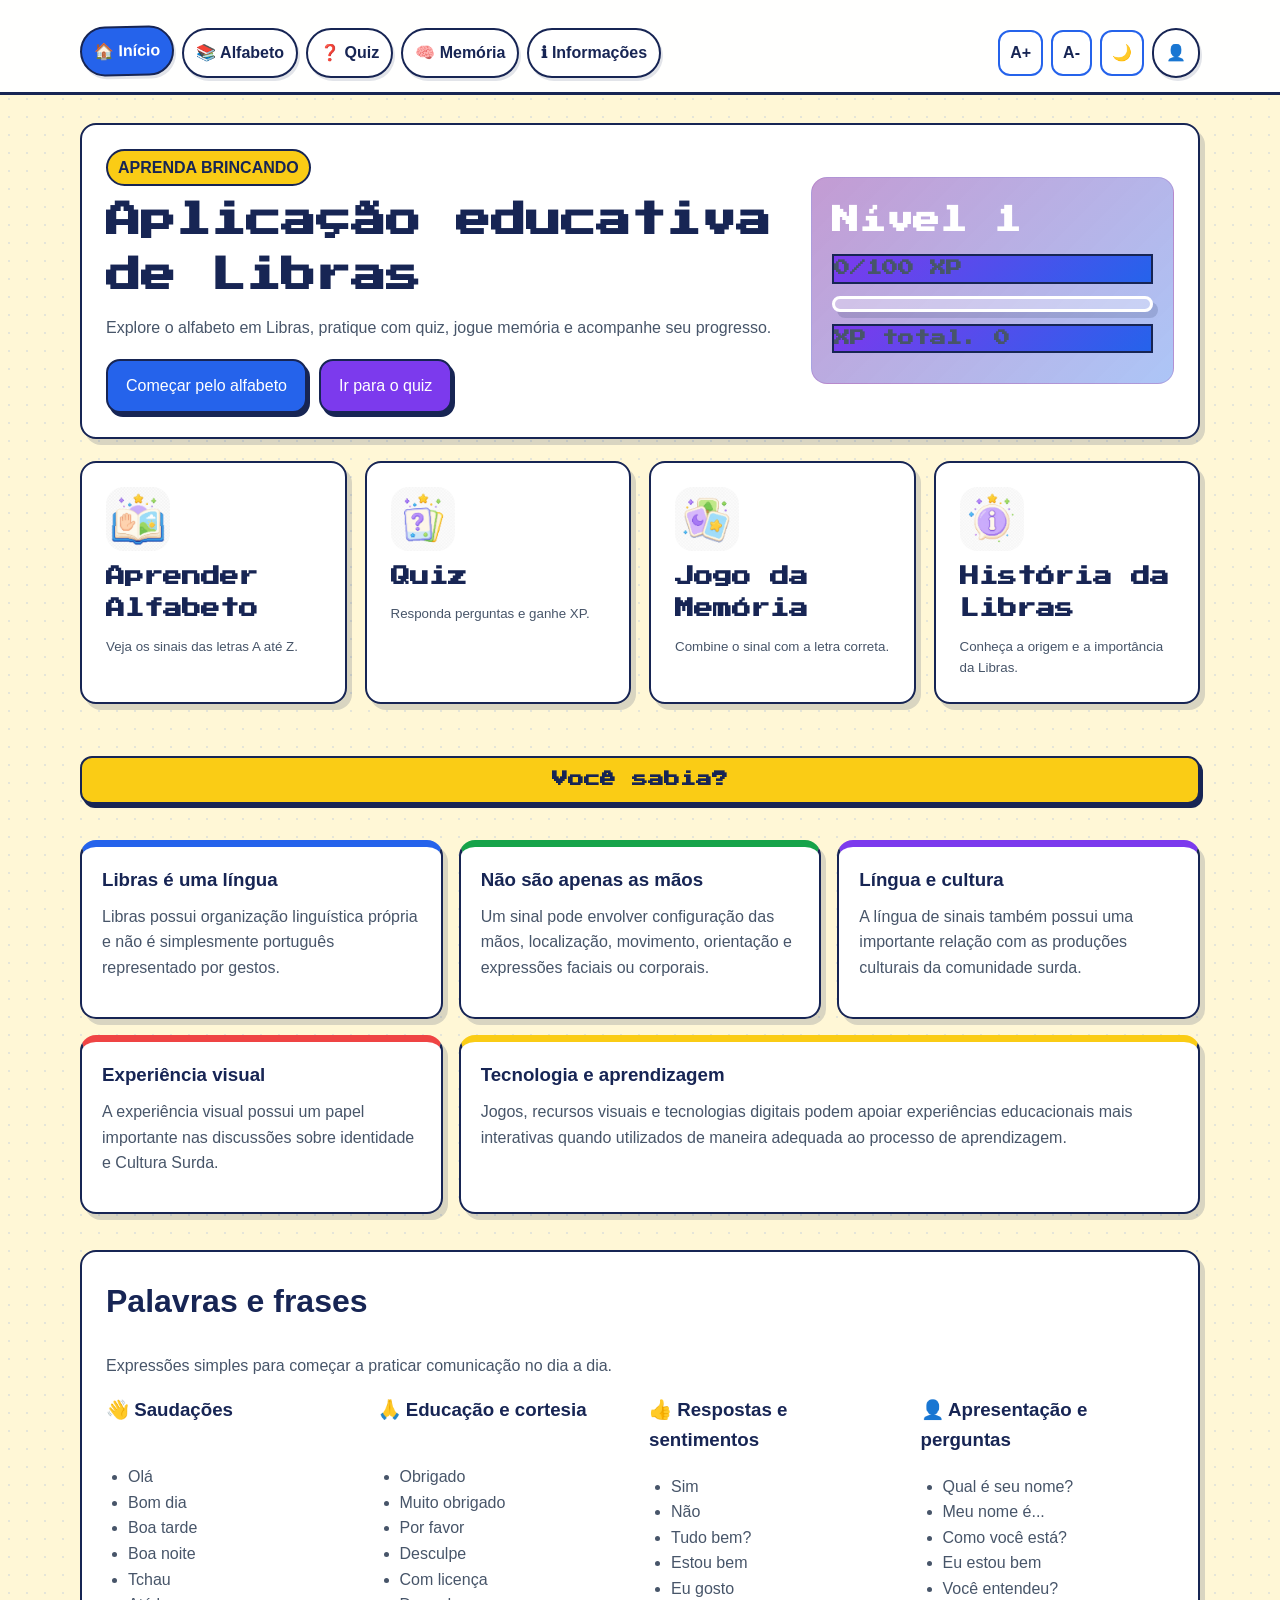
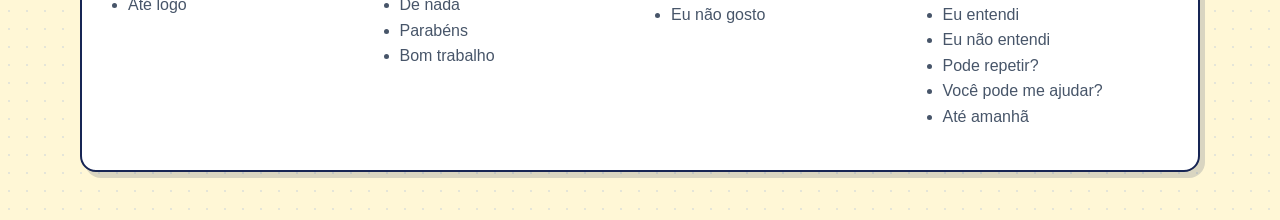
==== commit ad1b3263: "versão 3.0 - final" ====
--- a/index.html
+++ b/index.html
@@ -3,7 +3,7 @@
 <head>
   <meta charset="UTF-8">
   <meta name="viewport" content="width=device-width, initial-scale=1.0">
-  <title>Libras Kids - Início</title>
+  <title>LibrasPlay - Início</title>
   <link rel="stylesheet" href="css/estilo.css">
 </head>
 <body data-page="inicio" data-base-path="">
@@ -58,35 +58,69 @@
       </a>
     </section>
 
+    <section class="info-secao curiosidades-inicio" aria-labelledby="titulo-curiosidades">
+      <h2 id="titulo-curiosidades">Você sabia?</h2>
+      <div class="info-grade curiosidades-grid">
+        <article class="cartao info-card"><h3>Libras é uma língua</h3><p>Libras possui organização linguística própria e não é simplesmente português representado por gestos.</p></article>
+        <article class="cartao info-card"><h3>Não são apenas as mãos</h3><p>Um sinal pode envolver configuração das mãos, localização, movimento, orientação e expressões faciais ou corporais.</p></article>
+        <article class="cartao info-card"><h3>Língua e cultura</h3><p>A língua de sinais também possui uma importante relação com as produções culturais da comunidade surda.</p></article>
+        <article class="cartao info-card"><h3>Experiência visual</h3><p>A experiência visual possui um papel importante nas discussões sobre identidade e Cultura Surda.</p></article>
+        <article class="cartao info-card"><h3>Tecnologia e aprendizagem</h3><p>Jogos, recursos visuais e tecnologias digitais podem apoiar experiências educacionais mais interativas quando utilizados de maneira adequada ao processo de aprendizagem.</p></article>
+      </div>
+    </section>
+
     <section class="cartao">
       <h2>Palavras e frases</h2>
-      <p>
-        Esta é uma seção informativa para expansão futura. Neste momento, ela não possui quiz.
-      </p>
-      <div class="duas-colunas">
+      <p>Expressões simples para começar a praticar comunicação no dia a dia.</p>
+      <div class="frases-grid">
         <div>
-          <h3>Palavras básicas</h3>
+          <h3>👋 Saudações</h3>
           <ul class="lista-suave">
             <li>Olá</li>
             <li>Bom dia</li>
             <li>Boa tarde</li>
             <li>Boa noite</li>
+            <li>Tchau</li>
+            <li>Até logo</li>
+          </ul>
+        </div>
+        <div>
+          <h3>🙏 Educação e cortesia</h3>
+          <ul class="lista-suave">
             <li>Obrigado</li>
+            <li>Muito obrigado</li>
             <li>Por favor</li>
             <li>Desculpe</li>
+            <li>Com licença</li>
+            <li>De nada</li>
+            <li>Parabéns</li>
+            <li>Bom trabalho</li>
+          </ul>
+        </div>
+        <div>
+          <h3>👍 Respostas e sentimentos</h3>
+          <ul class="lista-suave">
             <li>Sim</li>
             <li>Não</li>
             <li>Tudo bem?</li>
+            <li>Estou bem</li>
+            <li>Eu gosto</li>
+            <li>Eu não gosto</li>
           </ul>
         </div>
         <div>
-          <h3>Frases simples</h3>
+          <h3>👤 Apresentação e perguntas</h3>
           <ul class="lista-suave">
             <li>Qual é seu nome?</li>
             <li>Meu nome é...</li>
             <li>Como você está?</li>
-            <li>Até logo.</li>
-            <li>Bom trabalho.</li>
+            <li>Eu estou bem</li>
+            <li>Você entendeu?</li>
+            <li>Eu entendi</li>
+            <li>Eu não entendi</li>
+            <li>Pode repetir?</li>
+            <li>Você pode me ajudar?</li>
+            <li>Até amanhã</li>
           </ul>
         </div>
       </div>
--- a/css/estilo.css
+++ b/css/estilo.css
@@ -1,8 +1,3 @@
-/* =========================================================
-   Libras Kids - CSS principal
-   Projeto simples com HTML, CSS e JavaScript puro.
-   ========================================================= */
-
 @import url('https://fonts.googleapis.com/css2?family=Press+Start+2P&display=swap');
 
 :root {
@@ -434,6 +429,35 @@
   margin-top: 16px;
 }
 
+.quiz-configuracao {
+  display: grid;
+  gap: 18px;
+  max-width: 760px;
+  margin: 0 auto 24px;
+}
+
+.config-grid {
+  display: grid;
+  grid-template-columns: repeat(2, 1fr);
+  gap: 16px;
+}
+
+.config-grid label {
+  display: grid;
+  gap: 8px;
+  font-weight: 800;
+}
+
+.config-grid select {
+  min-height: 48px;
+  padding: 8px 12px;
+  border: 2px solid var(--borda);
+  border-radius: 12px;
+  background: var(--cartao);
+  color: var(--texto);
+  font: inherit;
+}
+
 .painel-xp {
   background: linear-gradient(135deg, rgba(155, 89, 182, 0.6), rgba(91, 141, 239, 0.5));
   border: 1px solid rgba(155, 89, 182, 0.3);
@@ -444,21 +468,30 @@
 
 .painel-xp strong {
   display: block;
-  font-size: 1.4rem;
+  font-size: 1.7rem;
   font-weight: 800;
   margin: 0;
 }
 
 .painel-xp p {
+  margin: 10px 0;
   background: linear-gradient(135deg, var(--roxo), var(--azul));
   border: 2px solid var(--borda);
+}
+
+.painel-xp #resumoXPNivel,
+.painel-xp #resumoXP {
+  font-family: var(--fonte-pixel);
+  font-size: 1rem;
+  font-weight: 800;
 }
 
 .painel-xp .barra {
   box-shadow: var(--sombra);
   margin: 12px 0;
   background: rgba(255, 255, 255, 0.3);
-  border-color: rgba(255, 255, 255, 0.3);
+  border: 3px solid #FFFFFF;
+  border-radius: 999px;
 }
 
 /* =========================================================
@@ -500,10 +533,83 @@
   font-weight: 800;
 }
 
+.curiosidades-inicio {
+  margin: 28px 0;
+  padding: 24px 0 8px;
+  text-align: center;
+}
+
+.curiosidades-inicio > h2 {
+  display: inline-block;
+  margin-bottom: 18px;
+  padding: 8px 14px;
+  border: 2px solid var(--borda);
+  border-radius: 12px;
+  background: var(--amarelo);
+  box-shadow: 3px 4px 0 var(--borda);
+  font-family: var(--fonte-pixel);
+  font-size: 1rem;
+  line-height: 1.7;
+}
+
+.curiosidades-inicio .info-card {
+  border-top: 7px solid var(--azul);
+  text-align: left;
+  transition: transform 0.15s ease, box-shadow 0.15s ease;
+}
+
+.curiosidades-inicio .info-card:nth-child(2) {
+  border-top-color: var(--verde);
+}
+
+.curiosidades-inicio .info-card:nth-child(3) {
+  border-top-color: var(--roxo);
+}
+
+.curiosidades-inicio .info-card:nth-child(4) {
+  border-top-color: var(--vermelho);
+}
+
+.curiosidades-inicio .info-card:nth-child(5) {
+  border-top-color: var(--amarelo);
+}
+
+.curiosidades-inicio .info-card h3 {
+  margin-bottom: 12px;
+  color: var(--texto);
+  line-height: 1.35;
+}
+
+.curiosidades-inicio .info-card:hover {
+  transform: translateY(-4px);
+  box-shadow: 5px 8px 0 rgba(23, 37, 84, 0.18);
+}
+
+.curiosidades-grid {
+  display: grid;
+  grid-template-columns: repeat(3, 1fr);
+  gap: 16px;
+}
+
+.curiosidades-grid .info-card:last-child {
+  grid-column: span 2;
+}
+
 .duas-colunas {
   display: grid;
   grid-template-columns: repeat(2, 1fr);
   gap: 20px;
+}
+
+.frases-grid {
+  display: grid;
+  grid-template-columns: repeat(4, 1fr);
+  gap: 18px;
+}
+
+.frases-grid h3 {
+  min-height: 2.7em;
+  color: var(--texto);
 }
 
 .lista-suave {
@@ -653,6 +759,20 @@
   cursor: pointer;
 }
 
+.alternativa-imagem {
+  min-height: 150px;
+}
+
+.imagem-alternativa {
+  width: min(100%, 150px);
+  max-height: 120px;
+  object-fit: contain;
+}
+
+.pergunta-texto {
+  font-size: 1.2rem;
+}
+
 .alternativa:hover,
 .alternativa:focus {
   border-color: var(--azul);
@@ -694,8 +814,17 @@
 
 .tabuleiro-memoria {
   display: grid;
-  grid-template-columns: repeat(4, 1fr);
+  grid-template-columns: repeat(var(--colunas-tabuleiro, 4), minmax(0, 120px));
+  justify-content: center;
   gap: 12px;
+}
+
+.tabuleiro-memoria.tabuleiro-grande {
+  gap: 10px;
+}
+
+.tabuleiro-memoria.tabuleiro-muito-grande {
+  gap: 8px;
 }
 
 .carta {
@@ -736,6 +865,18 @@
   object-fit: contain;
 }
 
+.tabuleiro-grande .carta {
+  border-radius: 16px;
+  font-size: 2rem;
+  padding: 6px;
+}
+
+.tabuleiro-muito-grande .carta {
+  border-radius: 12px;
+  font-size: 1.5rem;
+  padding: 4px;
+}
+
 .animacao-acerto {
   animation: acerto 0.45s ease;
 }
@@ -755,6 +896,89 @@
   grid-template-columns: 1.2fr 0.8fr;
   gap: 18px;
   margin-bottom: 20px;
+}
+
+.perfil-pagina {
+  font-size: 1.12rem;
+}
+
+.perfil-pagina .pagina-titulo {
+  margin-bottom: 4px;
+}
+
+.perfil-pagina .perfil-nome {
+  margin-top: 12px;
+}
+
+.perfil-progresso {
+  margin-bottom: 20px;
+}
+
+.continue-aprendendo {
+  position: relative;
+  margin-bottom: 20px;
+  overflow: hidden;
+  border: 3px solid #EA580C;
+  background: linear-gradient(120deg, #FFF1E6, #FED7AA);
+  box-shadow: none;
+}
+
+.continue-aprendendo::after {
+  content: "";
+  position: absolute;
+  top: 0;
+  right: 12%;
+  width: 90px;
+  height: 6px;
+  border-radius: 0 0 8px 8px;
+  background: var(--vermelho);
+}
+
+.atencao-icone {
+  display: inline-block;
+  margin-bottom: 8px;
+  font-size: 2rem;
+  animation: chamar-atencao 1.8s ease-in-out infinite;
+}
+
+.continue-aprendendo h2 {
+  margin-bottom: 8px;
+  color: var(--texto);
+}
+
+@keyframes chamar-atencao {
+  0%, 100% { transform: rotate(0deg); }
+  50% { transform: rotate(-8deg) scale(1.08); }
+}
+
+@media (prefers-reduced-motion: reduce) {
+  .atencao-icone {
+    animation: none;
+  }
+}
+
+.progresso-cards {
+  display: grid;
+  grid-template-columns: repeat(3, 1fr);
+  gap: 14px;
+}
+
+.progresso-cards article {
+  display: grid;
+  gap: 8px;
+  padding: 16px;
+  border: 2px solid var(--borda);
+  border-radius: 12px;
+  background: rgba(37, 99, 235, 0.06);
+}
+
+.progresso-cards span {
+  color: var(--texto-suave);
+  font-size: 1rem;
+}
+
+.progresso-cards strong {
+  color: var(--texto);
 }
 
 .numero-destaque {
@@ -837,6 +1061,96 @@
   height: 140px;
   object-fit: cover;
   border-radius: 24px;
+}
+
+.pagina-informacoes {
+  display: grid;
+  gap: 24px;
+  font-size: 1.12rem;
+}
+
+.info-introducao {
+  display: grid;
+  grid-template-columns: 140px 1fr;
+  gap: 24px;
+  align-items: start;
+}
+
+.info-introducao > img {
+  width: 140px;
+  height: 140px;
+  object-fit: cover;
+  border-radius: 24px;
+}
+
+.info-secao {
+  display: grid;
+  gap: 18px;
+}
+
+.pagina-titulo.compacto {
+  margin-bottom: 0;
+}
+
+.info-grade {
+  display: grid;
+  gap: 16px;
+}
+
+.cinco-colunas {
+  grid-template-columns: repeat(5, 1fr);
+}
+
+.info-card {
+  min-height: 100%;
+  padding: 20px;
+}
+
+.info-card h2,
+.info-card h3 {
+  line-height: 1.35;
+}
+
+.info-destaque {
+  display: grid;
+  gap: 8px;
+  margin-top: 4px;
+  padding: 16px 18px;
+  border-left: 5px solid var(--amarelo);
+  border-radius: 12px;
+  background: #FFFBEB;
+  color: var(--texto);
+}
+
+.info-destaque strong {
+  color: var(--texto-suave);
+}
+
+.info-formula {
+  color: var(--azul);
+  font-weight: 800;
+}
+
+.cultura-destaque {
+  padding: 28px;
+  border: 3px solid var(--roxo);
+  border-radius: var(--raio);
+  background: linear-gradient(135deg, #F3E8FF, #E0F2FE);
+  box-shadow: var(--sombra);
+}
+
+.info-projeto {
+  border-left: 6px solid var(--verde);
+}
+
+.referencias {
+  padding-top: 8px;
+  color: var(--texto-suave);
+  font-size: 0.95rem;
+}
+
+.referencias h2 {
+  font-size: 1.1rem;
 }
 
 .grade-cartoes-texto {
@@ -934,12 +1248,16 @@
 @media (max-width: 900px) {
   .destaque,
   .grade-perfil,
-  .destaque-informativo {
+  .destaque-informativo,
+  .info-introducao {
     grid-template-columns: 1fr;
   }
 
   .grade-menu,
-  .grade-cartoes-texto {
+  .grade-cartoes-texto,
+  .cinco-colunas,
+  .curiosidades-grid,
+  .frases-grid {
     grid-template-columns: repeat(2, 1fr);
   }
 
@@ -979,8 +1297,16 @@
   .grade-menu,
   .grade-cartoes-texto,
   .duas-colunas,
+  .frases-grid,
+  .config-grid,
+  .progresso-cards,
+  .curiosidades-grid,
   .alternativas {
     grid-template-columns: 1fr;
+  }
+
+  .curiosidades-grid .info-card:last-child {
+    grid-column: auto;
   }
 
   .acoes-modulo,
@@ -993,8 +1319,16 @@
     flex-direction: column;
   }
 
+  .tabuleiro-memoria.tabuleiro-grande {
+    gap: 8px;
+  }
+
+  .tabuleiro-memoria.tabuleiro-muito-grande {
+    gap: 6px;
+  }
+
   .tabuleiro-memoria {
-    grid-template-columns: repeat(3, 1fr);
+    grid-template-columns: repeat(var(--colunas-tabuleiro, 3), minmax(0, 80px));
   }
 
   .carta {
@@ -1002,6 +1336,11 @@
     font-size: 2.2rem;
   }
 
+  .tabuleiro-grande .carta,
+  .tabuleiro-muito-grande .carta {
+    min-height: 0;
+  }
+
   .grade-letras {
     grid-template-columns: repeat(5, 1fr);
   }
@@ -1016,10 +1355,6 @@
 }
 
 @media (max-width: 420px) {
-  .tabuleiro-memoria {
-    grid-template-columns: repeat(2, 1fr);
-  }
-
   .grade-letras {
     grid-template-columns: repeat(4, 1fr);
   }
